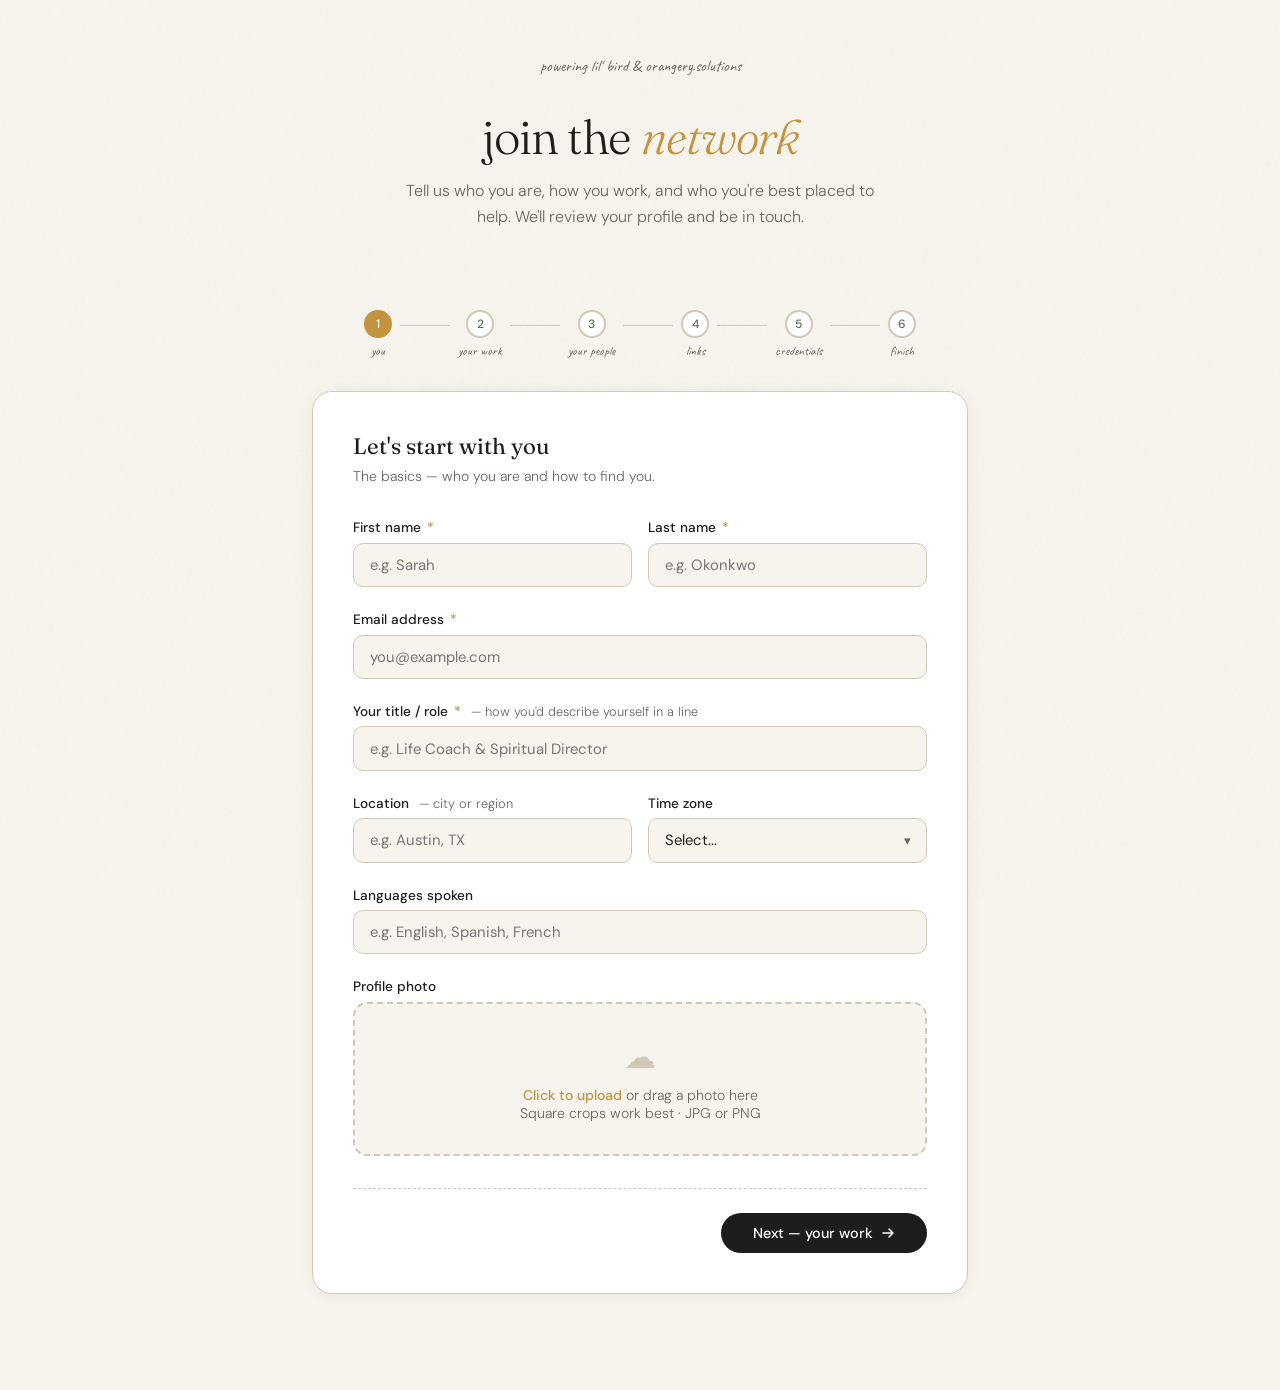
==== index.html @ 9eddf0d5 "Add files via upload" ====
<!DOCTYPE html>
<html lang="en">
<head>
<meta charset="UTF-8">
<meta name="viewport" content="width=device-width, initial-scale=1.0">
<title>Join the Network — Coaches & Guides</title>
<link href="https://fonts.googleapis.com/css2?family=Fraunces:ital,wght@0,300;0,400;0,500;1,300;1,400&family=DM+Sans:wght@300;400;500&family=Caveat:wght@400;500&display=swap" rel="stylesheet">
<style>
  :root {
    --ink: #1e1d1b; --paper: #f7f4ee; --warm-mid: #e8e3d8; --warm-border: #cfc9ba;
    --gold: #c4933f; --gold-light: #f0e3c8; --ember: #c96b42; --slate: #4a5568;
    --ink-muted: #6b6560; --tag-bg: #f0ece3; --tag-border: #d4ccba;
    --success: #3a7a45; --success-bg: #edf5ee;
  }
  * { box-sizing: border-box; margin: 0; padding: 0; }
  body { font-family: 'DM Sans', sans-serif; background: var(--paper); color: var(--ink); min-height: 100vh; }
  body::before { content: ''; position: fixed; inset: 0; background-image: url("data:image/svg+xml,%3Csvg viewBox='0 0 256 256' xmlns='http://www.w3.org/2000/svg'%3E%3Cfilter id='noise'%3E%3CfeTurbulence type='fractalNoise' baseFrequency='0.9' numOctaves='4' stitchTiles='stitch'/%3E%3C/filter%3E%3Crect width='100%25' height='100%25' filter='url(%23noise)' opacity='0.04'/%3E%3C/svg%3E"); pointer-events: none; z-index: 0; opacity: 0.6; }
  .wrapper { position: relative; z-index: 1; max-width: 720px; margin: 0 auto; padding: 0 2rem 6rem; }
  header { padding: 3.5rem 0 2.5rem; text-align: center; }
  .brand-row { font-family: 'Caveat', cursive; font-size: 1rem; color: var(--ink-muted); margin-bottom: 2rem; }
  .brand-link { color: var(--ink-muted); text-decoration: none; transition: color 0.2s; }
  .brand-link:hover { color: var(--gold); }
  header h1 { font-family: 'Fraunces', serif; font-size: clamp(2rem, 5vw, 3rem); font-weight: 300; line-height: 1.2; color: var(--ink); letter-spacing: -0.02em; margin-bottom: 0.75rem; }
  header h1 em { font-style: italic; color: var(--gold); }
  header p.sub { font-size: 1rem; color: var(--ink-muted); font-weight: 300; line-height: 1.65; max-width: 480px; margin: 0 auto; }
  .progress-wrap { display: flex; align-items: center; gap: 0.5rem; margin: 2.5rem 0 2rem; justify-content: center; }
  .progress-step { display: flex; flex-direction: column; align-items: center; gap: 0.3rem; }
  .step-dot { width: 28px; height: 28px; border-radius: 50%; border: 2px solid var(--warm-border); background: white; display: flex; align-items: center; justify-content: center; font-size: 0.75rem; font-weight: 500; color: var(--ink-muted); transition: all 0.3s; }
  .step-dot.active { border-color: var(--gold); background: var(--gold); color: white; }
  .step-dot.done { border-color: var(--gold); background: var(--gold-light); color: var(--gold); }
  .step-label { font-family: 'Caveat', cursive; font-size: 0.8rem; color: var(--ink-muted); white-space: nowrap; }
  .step-connector { flex: 1; height: 1px; background: var(--warm-border); max-width: 50px; margin-bottom: 1.2rem; }
  .form-card { background: white; border: 1px solid var(--warm-border); border-radius: 20px; padding: 2.5rem; box-shadow: 0 2px 16px rgba(0,0,0,0.05); }
  .step-page { display: none; }
  .step-page.active { display: block; }
  .step-heading { font-family: 'Fraunces', serif; font-size: 1.4rem; font-weight: 400; color: var(--ink); margin-bottom: 0.3rem; }
  .step-sub { font-size: 0.88rem; color: var(--ink-muted); font-weight: 300; margin-bottom: 2rem; line-height: 1.6; }
  .field { margin-bottom: 1.5rem; }
  .field label { display: block; font-size: 0.85rem; font-weight: 500; color: var(--ink); margin-bottom: 0.4rem; }
  .field label .req { color: var(--gold); margin-left: 2px; }
  .field label .hint { font-weight: 300; color: var(--ink-muted); font-size: 0.8rem; margin-left: 0.4rem; }
  .field input[type="text"], .field input[type="email"], .field input[type="url"], .field textarea, .field select {
    width: 100%; padding: 0.7rem 1rem; border: 1.5px solid var(--warm-border); border-radius: 10px;
    background: var(--paper); font-family: 'DM Sans', sans-serif; font-size: 0.93rem; color: var(--ink);
    transition: border-color 0.2s; outline: none; appearance: none;
  }
  .field input:focus, .field textarea:focus, .field select:focus { border-color: var(--gold); background: white; }
  .field textarea { resize: vertical; min-height: 110px; line-height: 1.6; }
  .field-row { display: grid; grid-template-columns: 1fr 1fr; gap: 1rem; }
  @media (max-width: 560px) { .field-row { grid-template-columns: 1fr; } .form-card { padding: 1.5rem; } }
  .tag-picker { display: flex; flex-wrap: wrap; gap: 0.45rem; margin-top: 0.4rem; }
  .pick-tag { display: inline-flex; align-items: center; padding: 0.3rem 0.85rem; border-radius: 20px; border: 1.5px solid var(--tag-border); background: var(--tag-bg); font-size: 0.82rem; color: var(--ink-muted); cursor: pointer; transition: all 0.18s; user-select: none; }
  .pick-tag:hover { border-color: var(--gold); color: var(--gold); background: var(--gold-light); }
  .pick-tag.selected { background: var(--ink); border-color: var(--ink); color: var(--paper); }
  .tag-group-label { font-family: 'Caveat', cursive; font-size: 0.95rem; color: var(--ink-muted); display: block; margin: 1.2rem 0 0.5rem; }
  .tag-group-label:first-child { margin-top: 0.4rem; }
  .photo-upload { border: 2px dashed var(--warm-border); border-radius: 14px; padding: 2rem; text-align: center; cursor: pointer; transition: all 0.2s; background: var(--paper); position: relative; }
  .photo-upload:hover { border-color: var(--gold); background: var(--gold-light); }
  .photo-upload input[type="file"] { position: absolute; inset: 0; opacity: 0; cursor: pointer; width: 100%; height: 100%; }
  .photo-upload .upload-icon { font-size: 2rem; margin-bottom: 0.5rem; display: block; color: var(--warm-border); }
  .photo-upload p { font-size: 0.88rem; color: var(--ink-muted); font-weight: 300; }
  .photo-upload p strong { color: var(--gold); font-weight: 500; }
  .photo-preview { display: none; width: 100px; height: 100px; border-radius: 50%; object-fit: cover; margin: 0 auto 0.75rem; border: 3px solid var(--gold-light); }
  .avail-pills { display: flex; gap: 0.5rem; flex-wrap: wrap; margin-top: 0.4rem; }
  .avail-pill { padding: 0.4rem 1rem; border-radius: 20px; border: 1.5px solid var(--tag-border); background: var(--tag-bg); font-size: 0.82rem; color: var(--ink-muted); cursor: pointer; transition: all 0.18s; user-select: none; }
  .avail-pill:hover { border-color: var(--gold); color: var(--gold); }
  .avail-pill.selected { background: var(--ink); border-color: var(--ink); color: var(--paper); }
  .agreement { display: flex; gap: 0.75rem; align-items: flex-start; padding: 1.25rem; background: var(--paper); border-radius: 12px; border: 1px solid var(--warm-border); margin-bottom: 1.5rem; }
  .agreement input[type="checkbox"] { width: 18px; height: 18px; flex-shrink: 0; margin-top: 2px; accent-color: var(--gold); cursor: pointer; }
  .agreement p { font-size: 0.85rem; color: var(--ink-muted); line-height: 1.6; font-weight: 300; }
  .form-nav { display: flex; align-items: center; justify-content: space-between; margin-top: 2rem; padding-top: 1.5rem; border-top: 1px dashed var(--warm-border); }
  .btn-back { font-family: 'Caveat', cursive; font-size: 1rem; color: var(--ink-muted); background: none; border: none; cursor: pointer; display: flex; align-items: center; gap: 0.4rem; transition: color 0.2s; padding: 0.5rem 0; }
  .btn-back:hover { color: var(--ink); }
  .btn-next { font-family: 'DM Sans', sans-serif; font-size: 0.9rem; font-weight: 500; color: white; background: var(--ink); border: none; border-radius: 30px; padding: 0.7rem 2rem; cursor: pointer; transition: all 0.2s; display: flex; align-items: center; gap: 0.5rem; }
  .btn-next:hover { background: var(--gold); transform: translateY(-1px); }
  .btn-next:disabled { background: var(--warm-border); cursor: not-allowed; transform: none; }
  .btn-submit { font-family: 'DM Sans', sans-serif; font-size: 0.9rem; font-weight: 500; color: white; background: var(--gold); border: none; border-radius: 30px; padding: 0.7rem 2.2rem; cursor: pointer; transition: all 0.2s; }
  .btn-submit:hover { background: var(--ember); transform: translateY(-1px); }
  .btn-submit:disabled { background: var(--warm-border); cursor: not-allowed; transform: none; }
  .field-error { font-size: 0.8rem; color: var(--ember); margin-top: 0.3rem; display: none; }
  .field.has-error input, .field.has-error textarea, .field.has-error select { border-color: var(--ember); }
  .field.has-error .field-error { display: block; }
  .char-count { font-size: 0.75rem; color: var(--ink-muted); text-align: right; margin-top: 0.25rem; }
  .char-count.warn { color: var(--ember); }
  .select-wrap { position: relative; }
  .select-wrap::after { content: '▾'; position: absolute; right: 1rem; top: 50%; transform: translateY(-50%); color: var(--ink-muted); pointer-events: none; font-size: 0.8rem; }

  /* Credential picker */
  .credential-body {
    border: 1.5px solid var(--warm-border);
    border-radius: 14px;
    overflow: hidden;
    margin-bottom: 1rem;
  }

  .credential-body-header {
    padding: 0.9rem 1.25rem;
    background: var(--paper);
    display: flex;
    align-items: center;
    justify-content: space-between;
    cursor: pointer;
    user-select: none;
    transition: background 0.2s;
  }

  .credential-body-header:hover { background: var(--gold-light); }
  .credential-body-header.selected { background: var(--gold-light); border-bottom: 1.5px solid var(--warm-border); }

  .credential-body-name {
    font-weight: 500;
    font-size: 0.9rem;
    color: var(--ink);
  }

  .credential-body-sub {
    font-size: 0.78rem;
    color: var(--ink-muted);
    font-weight: 300;
    margin-top: 0.1rem;
  }

  .credential-levels {
    display: none;
    padding: 1rem 1.25rem;
    gap: 0.5rem;
    flex-wrap: wrap;
    background: white;
  }

  .credential-levels.open { display: flex; }

  .cred-level {
    padding: 0.3rem 0.9rem;
    border-radius: 20px;
    border: 1.5px solid var(--tag-border);
    background: var(--tag-bg);
    font-size: 0.82rem;
    color: var(--ink-muted);
    cursor: pointer;
    transition: all 0.18s;
    user-select: none;
  }

  .cred-level:hover { border-color: var(--gold); color: var(--gold); }
  .cred-level.selected { background: var(--ink); border-color: var(--ink); color: white; }

  /* Doc upload */
  .doc-upload {
    border: 2px dashed var(--warm-border);
    border-radius: 12px;
    padding: 1.25rem;
    text-align: center;
    cursor: pointer;
    transition: all 0.2s;
    background: var(--paper);
    position: relative;
    margin-top: 0.75rem;
  }

  .doc-upload:hover { border-color: var(--gold); background: var(--gold-light); }
  .doc-upload input[type="file"] { position: absolute; inset: 0; opacity: 0; cursor: pointer; width: 100%; height: 100%; }
  .doc-upload p { font-size: 0.85rem; color: var(--ink-muted); font-weight: 300; }
  .doc-upload p strong { color: var(--gold); font-weight: 500; }
  .doc-upload-name { font-size: 0.82rem; color: var(--success); margin-top: 0.4rem; display: none; }

  /* lil' bird section */
  .lilbird-section {
    background: #fff8f0;
    border: 1.5px solid #ffaa5a;
    border-radius: 14px;
    padding: 1.5rem;
    margin-top: 1.5rem;
  }

  .lilbird-section-header {
    display: flex;
    align-items: center;
    gap: 0.75rem;
    margin-bottom: 0.75rem;
  }

  .lilbird-logo-sm {
    width: 36px;
    height: 36px;
    border-radius: 50%;
    background: #ffaa5a;
    display: flex;
    align-items: center;
    justify-content: center;
    flex-shrink: 0;
  }

  .lilbird-section h4 {
    font-family: 'Fraunces', serif;
    font-size: 1.05rem;
    font-weight: 400;
    color: var(--ink);
  }

  .lilbird-section p {
    font-size: 0.88rem;
    color: var(--slate);
    line-height: 1.65;
    font-weight: 300;
    margin-bottom: 1rem;
  }

  .lilbird-check-row {
    display: flex;
    gap: 0.75rem;
    align-items: flex-start;
    margin-bottom: 1rem;
  }

  .lilbird-check-row input[type="checkbox"] {
    width: 18px;
    height: 18px;
    flex-shrink: 0;
    margin-top: 2px;
    accent-color: #ffaa5a;
    cursor: pointer;
  }

  .lilbird-check-row label {
    font-size: 0.88rem;
    color: var(--ink);
    line-height: 1.55;
    cursor: pointer;
  }

  .lilbird-cta {
    display: none;
    background: var(--ink);
    border-radius: 12px;
    padding: 1.1rem 1.25rem;
    margin-top: 0.75rem;
  }

  .lilbird-cta.visible { display: block; }

  .lilbird-cta p {
    color: var(--warm-border);
    font-size: 0.85rem;
    margin-bottom: 0.75rem;
  }

  .lilbird-cta a {
    display: inline-flex;
    align-items: center;
    gap: 0.4rem;
    background: #ffaa5a;
    color: var(--ink);
    text-decoration: none;
    font-weight: 500;
    font-size: 0.85rem;
    padding: 0.55rem 1.25rem;
    border-radius: 30px;
    transition: all 0.2s;
    font-family: 'DM Sans', sans-serif;
  }

  .lilbird-cta a:hover { background: var(--ember); color: white; }
  .success-screen { display: none; text-align: center; padding: 3rem 2rem; }
  .success-screen.active { display: block; }
  .success-icon { width: 72px; height: 72px; border-radius: 50%; background: var(--success-bg); border: 2px solid #bdd6bf; display: flex; align-items: center; justify-content: center; margin: 0 auto 1.5rem; }
  .success-screen h2 { font-family: 'Fraunces', serif; font-size: 2rem; font-weight: 300; color: var(--ink); margin-bottom: 0.75rem; }
  .success-screen h2 em { font-style: italic; color: var(--gold); }
  .success-screen p { font-size: 0.95rem; color: var(--ink-muted); font-weight: 300; line-height: 1.7; max-width: 400px; margin: 0 auto; }
  .submitting-overlay { display: none; position: fixed; inset: 0; background: rgba(247,244,238,0.85); z-index: 200; align-items: center; justify-content: center; flex-direction: column; gap: 1rem; backdrop-filter: blur(3px); }
  .submitting-overlay.active { display: flex; }
  .submitting-overlay p { font-family: 'Caveat', cursive; font-size: 1.3rem; color: var(--ink-muted); }
  .spinner { width: 36px; height: 36px; border: 3px solid var(--warm-border); border-top-color: var(--gold); border-radius: 50%; animation: spin 0.8s linear infinite; }
  @keyframes spin { to { transform: rotate(360deg); } }
</style>
</head>
<body>
<div class="wrapper">
  <header>
    <div class="brand-row">powering <a href="https://lilbird.life" class="brand-link">lil' bird</a> &amp; <a href="https://orangery.solutions" class="brand-link">orangery.solutions</a></div>
    <h1>join the <em>network</em></h1>
    <p class="sub">Tell us who you are, how you work, and who you're best placed to help. We'll review your profile and be in touch.</p>
  </header>

  <div class="progress-wrap">
    <div class="progress-step"><div class="step-dot active" id="dot-1">1</div><span class="step-label">you</span></div>
    <div class="step-connector"></div>
    <div class="progress-step"><div class="step-dot" id="dot-2">2</div><span class="step-label">your work</span></div>
    <div class="step-connector"></div>
    <div class="progress-step"><div class="step-dot" id="dot-3">3</div><span class="step-label">your people</span></div>
    <div class="step-connector"></div>
    <div class="progress-step"><div class="step-dot" id="dot-4">4</div><span class="step-label">links</span></div>
    <div class="step-connector"></div>
    <div class="progress-step"><div class="step-dot" id="dot-5">5</div><span class="step-label">credentials</span></div>
    <div class="step-connector"></div>
    <div class="progress-step"><div class="step-dot" id="dot-6">6</div><span class="step-label">finish</span></div>
  </div>

  <div class="form-card" id="formCard">

    <!-- STEP 1 -->
    <div class="step-page active" id="step-1">
      <h2 class="step-heading">Let's start with you</h2>
      <p class="step-sub">The basics — who you are and how to find you.</p>
      <div class="field-row">
        <div class="field" id="field-firstName"><label>First name <span class="req">*</span></label><input type="text" id="firstName" placeholder="e.g. Sarah" /><p class="field-error">Please enter your first name</p></div>
        <div class="field" id="field-lastName"><label>Last name <span class="req">*</span></label><input type="text" id="lastName" placeholder="e.g. Okonkwo" /><p class="field-error">Please enter your last name</p></div>
      </div>
      <div class="field" id="field-email"><label>Email address <span class="req">*</span></label><input type="email" id="email" placeholder="you@example.com" /><p class="field-error">Please enter a valid email</p></div>
      <div class="field" id="field-coachTitle"><label>Your title / role <span class="req">*</span> <span class="hint">— how you'd describe yourself in a line</span></label><input type="text" id="coachTitle" placeholder="e.g. Life Coach & Spiritual Director" /><p class="field-error">Please enter your title</p></div>
      <div class="field-row">
        <div class="field"><label>Location <span class="hint">— city or region</span></label><input type="text" id="location" placeholder="e.g. Austin, TX" /></div>
        <div class="field"><label>Time zone</label><div class="select-wrap"><select id="timezone"><option value="">Select...</option><option>Eastern (ET)</option><option>Central (CT)</option><option>Mountain (MT)</option><option>Pacific (PT)</option><option>GMT / UTC</option><option>CET (Europe)</option><option>AEST (Australia)</option><option>Other</option></select></div></div>
      </div>
      <div class="field"><label>Languages spoken</label><input type="text" id="languages" placeholder="e.g. English, Spanish, French" /></div>
      <div class="field">
        <label>Profile photo</label>
        <div class="photo-upload" id="photoUpload">
          <input type="file" id="photoFile" accept="image/*" />
          <img class="photo-preview" id="photoPreview" alt="Preview" />
          <span class="upload-icon">☁</span>
          <p><strong>Click to upload</strong> or drag a photo here<br>Square crops work best · JPG or PNG</p>
        </div>
      </div>
      <div class="form-nav"><span></span><button class="btn-next" id="next-1">Next — your work <svg width="14" height="14" viewBox="0 0 14 14" fill="none"><path d="M2 7h10M8 3l4 4-4 4" stroke="white" stroke-width="1.5" stroke-linecap="round" stroke-linejoin="round"/></svg></button></div>
    </div>

    <!-- STEP 2 -->
    <div class="step-page" id="step-2">
      <h2 class="step-heading">How you work</h2>
      <p class="step-sub">Pick everything that applies. This is how people will find you.</p>
      <div class="field">
        <label>Area of focus <span class="req">*</span> <span class="hint">— select all that apply</span></label>
        <span class="tag-group-label">speciality</span>
        <div class="tag-picker">
          <span class="pick-tag" data-group="modality" data-value="life">life</span>
          <span class="pick-tag" data-group="modality" data-value="leadership">leadership</span>
          <span class="pick-tag" data-group="modality" data-value="executive">executive</span>
          <span class="pick-tag" data-group="modality" data-value="career">career</span>
          <span class="pick-tag" data-group="modality" data-value="business">business</span>
          <span class="pick-tag" data-group="modality" data-value="spiritual">spiritual</span>
          <span class="pick-tag" data-group="modality" data-value="story">story</span>
          <span class="pick-tag" data-group="modality" data-value="burnout">burnout</span>
          <span class="pick-tag" data-group="modality" data-value="mindset">mindset</span>
          <span class="pick-tag" data-group="modality" data-value="relationships">relationships</span>
          <span class="pick-tag" data-group="modality" data-value="writing">writing</span>
          <span class="pick-tag" data-group="modality" data-value="creativity">creativity</span>
          <span class="pick-tag" data-group="modality" data-value="health & wellness">health & wellness</span>
          <span class="pick-tag" data-group="modality" data-value="parenting">parenting</span>
          <span class="pick-tag" data-group="modality" data-value="communication">communication</span>
          <span class="pick-tag" data-group="modality" data-value="faith transition">faith transition</span>
          <span class="pick-tag" data-group="modality" data-value="trauma-informed">trauma-informed</span>
          <span class="pick-tag" data-group="modality" data-value="group work">group work</span>
          <span class="pick-tag" data-group="modality" data-value="grief">grief</span>
          <span class="pick-tag" data-group="modality" data-value="identity">identity</span>
          <span class="pick-tag" data-group="modality" data-value="purpose">purpose</span>
        </div>
        <span class="tag-group-label">format</span>
        <div class="tag-picker">
          <span class="pick-tag" data-group="modality" data-value="in-person">in-person</span>
          <span class="pick-tag" data-group="modality" data-value="virtual">virtual</span>
          <span class="pick-tag" data-group="modality" data-value="intensives">intensives</span>
        </div>
      </div>
      <div class="field" id="field-bio"><label>Who you are <span class="req">*</span> <span class="hint">— first or third person, your call</span></label><textarea id="bio" maxlength="600" placeholder="Write something honest and human. What do people say after working with you? What do you notice that others miss?"></textarea><p class="char-count" id="bio-count">0 / 600</p><p class="field-error">Please write a short bio (at least 80 characters)</p></div>
      <div class="field" id="field-approach"><label>How you work <span class="req">*</span></label><textarea id="approach" maxlength="500" placeholder="Your methods, frameworks, tools. What does a session with you actually feel like?"></textarea><p class="char-count" id="approach-count">0 / 500</p><p class="field-error">Please describe your approach</p></div>
      <div class="field" id="field-different"><label>What makes you different <span class="req">*</span> <span class="hint">— the one thing that sets you apart</span></label><textarea id="different" maxlength="300" placeholder="Not your credentials — the thing people who've worked with you say you do that no one else quite does." style="min-height:80px;"></textarea><p class="char-count" id="different-count">0 / 300</p><p class="field-error">Please fill this in</p></div>
      <div class="field"><label>Background & credentials <span class="hint">— optional</span></label><input type="text" id="background" placeholder="e.g. M.Div, certified life coach, 12 years in ministry" /></div>
      <div class="field-row">
        <div class="field"><label>Years of experience</label><div class="select-wrap"><select id="experience"><option value="">Select...</option><option>Less than 1 year</option><option>1–3 years</option><option>3–5 years</option><option>5–10 years</option><option>10+ years</option></select></div></div>
        <div class="field"><label>Session price range <span class="hint">— optional</span></label><div class="select-wrap"><select id="pricing"><option value="">Prefer not to say</option><option>Sliding scale / donation</option><option>Under $75 / session</option><option>$75–$150 / session</option><option>$150–$250 / session</option><option>$250–$400 / session</option><option>$400+ / session</option></select></div></div>
      </div>
      <div class="form-nav"><button class="btn-back" id="back-2"><svg width="14" height="14" viewBox="0 0 14 14" fill="none"><path d="M12 7H2M6 3L2 7l4 4" stroke="currentColor" stroke-width="1.5" stroke-linecap="round" stroke-linejoin="round"/></svg> back</button><button class="btn-next" id="next-2">Next — your people <svg width="14" height="14" viewBox="0 0 14 14" fill="none"><path d="M2 7h10M8 3l4 4-4 4" stroke="white" stroke-width="1.5" stroke-linecap="round" stroke-linejoin="round"/></svg></button></div>
    </div>

    <!-- STEP 3 -->
    <div class="step-page" id="step-3">
      <h2 class="step-heading">Who you're for</h2>
      <p class="step-sub">Select any that describe the people you do your best work with.</p>
      <div class="field">
        <div class="tag-picker" style="margin-top:0.4rem">
          <span class="pick-tag" data-group="interest" data-value="women's">women's</span>
          <span class="pick-tag" data-group="interest" data-value="men's">men's</span>
          <span class="pick-tag" data-group="interest" data-value="mom life">mom life</span>
          <span class="pick-tag" data-group="interest" data-value="fathering">fathering</span>
          <span class="pick-tag" data-group="interest" data-value="teens">teens</span>
          <span class="pick-tag" data-group="interest" data-value="young adults">young adults</span>
          <span class="pick-tag" data-group="interest" data-value="couples">couples</span>
          <span class="pick-tag" data-group="interest" data-value="family">family</span>
          <span class="pick-tag" data-group="interest" data-value="midlife">midlife</span>
          <span class="pick-tag" data-group="interest" data-value="seniors">seniors</span>
          <span class="pick-tag" data-group="interest" data-value="LGBTQ+">LGBTQ+</span>
          <span class="pick-tag" data-group="interest" data-value="people of faith">people of faith</span>
          <span class="pick-tag" data-group="interest" data-value="entrepreneurs">entrepreneurs</span>
          <span class="pick-tag" data-group="interest" data-value="founders">founders</span>
          <span class="pick-tag" data-group="interest" data-value="creatives">creatives</span>
          <span class="pick-tag" data-group="interest" data-value="athletes">athletes</span>
          <span class="pick-tag" data-group="interest" data-value="educators">educators</span>
          <span class="pick-tag" data-group="interest" data-value="healthcare workers">healthcare workers</span>
          <span class="pick-tag" data-group="interest" data-value="nonprofit">nonprofit</span>
          <span class="pick-tag" data-group="interest" data-value="ministry">ministry</span>
          <span class="pick-tag" data-group="interest" data-value="expats">expats</span>
          <span class="pick-tag" data-group="interest" data-value="first-gen professionals">first-gen professionals</span>
          <span class="pick-tag" data-group="interest" data-value="ADHD">ADHD</span>
          <span class="pick-tag" data-group="interest" data-value="AuDHD">AuDHD</span>
          <span class="pick-tag" data-group="interest" data-value="Autism">Autism</span>
          <span class="pick-tag" data-group="interest" data-value="music">music</span>
          <span class="pick-tag" data-group="interest" data-value="tech">tech</span>
          <span class="pick-tag" data-group="interest" data-value="art">art</span>
          <span class="pick-tag" data-group="interest" data-value="career transition">career transition</span>
        </div>
      </div>
      <div class="field" id="field-goodFor"><label>A good fit if… <span class="req">*</span> <span class="hint">— one per line, 3–5 is ideal</span></label><textarea id="goodFor" placeholder="e.g. You've done the therapy but something still feels stuck&#10;You're succeeding by every metric but it feels hollow&#10;You're in a season of big change and need a thinking partner" style="min-height: 130px;"></textarea><p class="field-error">Please add at least one "good fit" line</p></div>
      <div class="form-nav"><button class="btn-back" id="back-3"><svg width="14" height="14" viewBox="0 0 14 14" fill="none"><path d="M12 7H2M6 3L2 7l4 4" stroke="currentColor" stroke-width="1.5" stroke-linecap="round" stroke-linejoin="round"/></svg> back</button><button class="btn-next" id="next-3">Next — links <svg width="14" height="14" viewBox="0 0 14 14" fill="none"><path d="M2 7h10M8 3l4 4-4 4" stroke="white" stroke-width="1.5" stroke-linecap="round" stroke-linejoin="round"/></svg></button></div>
    </div>

    <!-- STEP 4 -->
    <div class="step-page" id="step-4">
      <h2 class="step-heading">Links & availability</h2>
      <p class="step-sub">Where people can find and book you.</p>
      <div class="field"><label>Booking link <span class="hint">— Calendly, Acuity, or similar</span></label><input type="url" id="bookingLink" placeholder="https://calendly.com/yourname" /></div>
      <div class="field"><label>Website <span class="hint">— optional</span></label><input type="url" id="website" placeholder="https://yoursite.com" /></div>
      <div class="field-row">
        <div class="field"><label>LinkedIn <span class="hint">— optional</span></label><input type="url" id="linkedin" placeholder="https://linkedin.com/in/..." /></div>
        <div class="field"><label>Instagram <span class="hint">— optional</span></label><input type="url" id="instagram" placeholder="https://instagram.com/..." /></div>
      </div>
      <div class="field">
        <label>Availability</label>
        <div class="avail-pills">
          <span class="avail-pill" data-value="Taking new clients">Taking new clients</span>
          <span class="avail-pill" data-value="Waitlist only">Waitlist only</span>
          <span class="avail-pill" data-value="Limited availability">Limited availability</span>
          <span class="avail-pill" data-value="Not currently taking clients">Not currently taking clients</span>
        </div>
      </div>
      <div class="form-nav"><button class="btn-back" id="back-4"><svg width="14" height="14" viewBox="0 0 14 14" fill="none"><path d="M12 7H2M6 3L2 7l4 4" stroke="currentColor" stroke-width="1.5" stroke-linecap="round" stroke-linejoin="round"/></svg> back</button><button class="btn-next" id="next-4">Review & submit <svg width="14" height="14" viewBox="0 0 14 14" fill="none"><path d="M2 7h10M8 3l4 4-4 4" stroke="white" stroke-width="1.5" stroke-linecap="round" stroke-linejoin="round"/></svg></button></div>
    </div>

    <!-- STEP 5 — CREDENTIALS -->
    <div class="step-page" id="step-5">
      <h2 class="step-heading">Credentials & certification</h2>
      <p class="step-sub">Completely optional — but if you hold a recognised credential, we'd love to show it. If you select one you'll need to upload proof so we can verify it.</p>

      <div class="field">
        <label>Professional credentials <span class="hint">— select all that apply</span></label>

        <div class="credential-body" id="cred-icf">
          <div class="credential-body-header" onclick="toggleCred('icf')">
            <div>
              <div class="credential-body-name">ICF — International Coaching Federation</div>
              <div class="credential-body-sub">The world's largest coaching body · ACC, PCC, MCC</div>
            </div>
            <svg width="16" height="16" viewBox="0 0 16 16" fill="none"><path d="M4 6l4 4 4-4" stroke="#c4933f" stroke-width="1.5" stroke-linecap="round" stroke-linejoin="round"/></svg>
          </div>
          <div class="credential-levels" id="levels-icf">
            <span class="cred-level" data-body="ICF" data-level="ACC">ACC</span>
            <span class="cred-level" data-body="ICF" data-level="PCC">PCC</span>
            <span class="cred-level" data-body="ICF" data-level="MCC">MCC</span>
          </div>
        </div>

        <div class="credential-body" id="cred-emcc">
          <div class="credential-body-header" onclick="toggleCred('emcc')">
            <div>
              <div class="credential-body-name">EMCC — European Mentoring & Coaching Council</div>
              <div class="credential-body-sub">Global body with strong European roots · EIA levels</div>
            </div>
            <svg width="16" height="16" viewBox="0 0 16 16" fill="none"><path d="M4 6l4 4 4-4" stroke="#c4933f" stroke-width="1.5" stroke-linecap="round" stroke-linejoin="round"/></svg>
          </div>
          <div class="credential-levels" id="levels-emcc">
            <span class="cred-level" data-body="EMCC" data-level="Foundation">Foundation</span>
            <span class="cred-level" data-body="EMCC" data-level="Practitioner">Practitioner</span>
            <span class="cred-level" data-body="EMCC" data-level="Senior Practitioner">Senior Practitioner</span>
            <span class="cred-level" data-body="EMCC" data-level="Master Practitioner">Master Practitioner</span>
          </div>
        </div>

        <div class="credential-body" id="cred-ac">
          <div class="credential-body-header" onclick="toggleCred('ac')">
            <div>
              <div class="credential-body-name">AC — Association for Coaching</div>
              <div class="credential-body-sub">7,000+ members globally · particularly recognised in the UK</div>
            </div>
            <svg width="16" height="16" viewBox="0 0 16 16" fill="none"><path d="M4 6l4 4 4-4" stroke="#c4933f" stroke-width="1.5" stroke-linecap="round" stroke-linejoin="round"/></svg>
          </div>
          <div class="credential-levels" id="levels-ac">
            <span class="cred-level" data-body="AC" data-level="Member">Member</span>
            <span class="cred-level" data-body="AC" data-level="Accredited Coach">Accredited Coach</span>
            <span class="cred-level" data-body="AC" data-level="Senior Accredited Coach">Senior Accredited Coach</span>
            <span class="cred-level" data-body="AC" data-level="Master Coach">Master Coach</span>
          </div>
        </div>
      </div>

      <div class="field" id="credDocField" style="display:none;">
        <label>Upload your credential certificate <span class="req">*</span> <span class="hint">— PDF, JPG or PNG</span></label>
        <div class="doc-upload" id="credDocUpload">
          <input type="file" id="credDocFile" accept=".pdf,.jpg,.jpeg,.png" />
          <p><strong>Click to upload</strong> your certificate<br>PDF, JPG or PNG · max 5MB</p>
        </div>
        <p class="doc-upload-name" id="credDocName"></p>
      </div>

      <div class="field">
        <label>Other certifications <span class="hint">— optional, free text</span></label>
        <input type="text" id="background" placeholder="e.g. M.Div, NLP Practitioner, 200hr Yoga Teacher..." />
      </div>

      <!-- lil' bird certification -->
      <div class="lilbird-section">
        <div class="lilbird-section-header">
          <div class="lilbird-logo-sm">
            <svg viewBox="0 0 24 24" width="20" height="20" fill="none"><path d="M12 3C9 3 6.5 5 6 7.5C4.5 7.8 3 9 3 11c0 1.5 1 2.8 2.5 3.3C6 16.8 8.8 19 12 19s6-2.2 6.5-4.7C20 13.8 21 12.5 21 11c0-2-1.5-3.2-3-3.5C17.5 5 15 3 12 3z" fill="#f5e642"/></svg>
          </div>
          <h4>lil' bird certified</h4>
        </div>
        <p>lil' bird certified coaches have gone through an additional approval process with Luke directly. It's not about credentials — it's about fit, philosophy, and the kind of coach you actually are. If you're interested in being considered, the next step is a conversation.</p>
        <div class="lilbird-check-row">
          <input type="checkbox" id="lilbirdInterest" onchange="toggleLilbirdCTA()" />
          <label for="lilbirdInterest">I'm interested in becoming a lil' bird certified coach</label>
        </div>
        <div class="lilbird-cta" id="lilbirdCTA">
          <p>The next step is a short call. Book a time below and we'll take it from there. There's no obligation — just a conversation.</p>
          <a href="https://calendly.com/lilbirdlifecoaching/lil-bird-approval" target="_blank">Book your lil' bird call →</a>
        </div>
      </div>

      <div class="form-nav">
        <button class="btn-back" id="back-5"><svg width="14" height="14" viewBox="0 0 14 14" fill="none"><path d="M12 7H2M6 3L2 7l4 4" stroke="currentColor" stroke-width="1.5" stroke-linecap="round" stroke-linejoin="round"/></svg> back</button>
        <button class="btn-next" id="next-5">Review & submit <svg width="14" height="14" viewBox="0 0 14 14" fill="none"><path d="M2 7h10M8 3l4 4-4 4" stroke="white" stroke-width="1.5" stroke-linecap="round" stroke-linejoin="round"/></svg></button>
      </div>
    </div>

    <!-- STEP 6 -->
    <div class="step-page" id="step-6">
      <h2 class="step-heading">Last step</h2>
      <p class="step-sub">Your profile will be reviewed before it goes live. We'll email you when it's published — usually within a few days.</p>
      <div id="review-summary" style="background:var(--paper);border-radius:14px;border:1px solid var(--warm-border);padding:1.5rem;margin-bottom:1.75rem;font-size:0.88rem;line-height:1.8;color:var(--slate);"></div>
      <div class="agreement">
        <input type="checkbox" id="agreeCheck" />
        <p>I confirm that the information I've submitted is accurate, that I'm a qualified and practicing coach or guide, and that I'm happy for my profile to be published on coachesandguides.com once approved.</p>
      </div>
      <div class="form-nav"><button class="btn-back" id="back-6"><svg width="14" height="14" viewBox="0 0 14 14" fill="none"><path d="M12 7H2M6 3L2 7l4 4" stroke="currentColor" stroke-width="1.5" stroke-linecap="round" stroke-linejoin="round"/></svg> back</button><button class="btn-submit" id="submitBtn">Submit my profile</button></div>
    </div>

  </div>

  <div class="success-screen" id="successScreen">
    <div class="success-icon"><svg width="28" height="28" viewBox="0 0 28 28" fill="none"><path d="M5 14l6 6L23 8" stroke="#3a7a45" stroke-width="2" stroke-linecap="round" stroke-linejoin="round"/></svg></div>
    <h2>you're <em>in</em></h2>
    <p>Profile received. We'll review it and drop you an email when it's live. Thank you for joining the network — this is exactly the kind of thing it's built for.</p>
  </div>
</div>

<div class="submitting-overlay" id="submittingOverlay"><div class="spinner"></div><p>sending your profile...</p></div>

<script>
const APPS_SCRIPT_URL = 'https://script.google.com/macros/s/AKfycbxay87fiIVZ_9N2ACWdq33FOMUL72z4SjfUoEp3eFBMP2fIGo6Qx1ehXy32KW_ybsnU/exec';
let currentStep = 1;
const selectedTags = { modality: [], interest: [] };
let selectedAvailability = '';
let selectedCredentials = []; // [{body, level}]
let lilbirdInterested = false;

// ── TAG PICKERS ──
document.querySelectorAll('.pick-tag').forEach(tag => {
  tag.addEventListener('click', () => {
    const group = tag.dataset.group, value = tag.dataset.value;
    if (tag.classList.contains('selected')) { tag.classList.remove('selected'); selectedTags[group] = selectedTags[group].filter(v => v !== value); }
    else { tag.classList.add('selected'); selectedTags[group].push(value); }
  });
});

document.querySelectorAll('.avail-pill').forEach(pill => {
  pill.addEventListener('click', () => {
    document.querySelectorAll('.avail-pill').forEach(p => p.classList.remove('selected'));
    pill.classList.add('selected');
    selectedAvailability = pill.dataset.value;
  });
});

// ── CREDENTIAL PICKER ──
function toggleCred(body) {
  const levels = document.getElementById('levels-' + body);
  levels.classList.toggle('open');
}

document.querySelectorAll('.cred-level').forEach(level => {
  level.addEventListener('click', () => {
    const body = level.dataset.body;
    const lvl = level.dataset.level;

    // Only one level per body
    document.querySelectorAll('.cred-level[data-body="' + body + '"]').forEach(l => l.classList.remove('selected'));
    level.classList.add('selected');

    // Update selectedCredentials
    selectedCredentials = selectedCredentials.filter(c => c.body !== body);
    selectedCredentials.push({ body, level: lvl });

    // Show doc upload if any credential selected
    document.getElementById('credDocField').style.display = selectedCredentials.length > 0 ? 'block' : 'none';
  });
});

// ── CREDENTIAL DOC UPLOAD ──
document.getElementById('credDocFile').addEventListener('change', function() {
  const file = this.files[0];
  if (!file) return;
  const nameEl = document.getElementById('credDocName');
  nameEl.textContent = '✓ ' + file.name;
  nameEl.style.display = 'block';
});

// ── LIL' BIRD CTA ──
function toggleLilbirdCTA() {
  lilbirdInterested = document.getElementById('lilbirdInterest').checked;
  document.getElementById('lilbirdCTA').classList.toggle('visible', lilbirdInterested);
}

// ── CHAR COUNTS ──
function setupCharCount(id, countId) {

function setupCharCount(id, countId) {
  const ta = document.getElementById(id), ct = document.getElementById(countId), max = parseInt(ta.getAttribute('maxlength'));
  ta.addEventListener('input', () => { const len = ta.value.length; ct.textContent = `${len} / ${max}`; ct.classList.toggle('warn', len > max * 0.85); });
}
setupCharCount('bio', 'bio-count');
setupCharCount('approach', 'approach-count');
setupCharCount('different', 'different-count');

document.getElementById('photoFile').addEventListener('change', function() {
  const file = this.files[0]; if (!file) return;
  const reader = new FileReader();
  reader.onload = e => { const p = document.getElementById('photoPreview'); p.src = e.target.result; p.style.display = 'block'; document.querySelector('#photoUpload .upload-icon').style.display = 'none'; document.querySelector('#photoUpload p').textContent = file.name; };
  reader.readAsDataURL(file);
});

function setError(id) { document.getElementById(id) && document.getElementById(id).classList.add('has-error'); }
function clearError(id) { document.getElementById(id) && document.getElementById(id).classList.remove('has-error'); }

function validate(step) {
  let valid = true;
  if (step === 1) {
    ['firstName','lastName'].forEach(f => { document.getElementById(f).value.trim() ? clearError('field-'+f) : (setError('field-'+f), valid = false); });
    /^[^\s@]+@[^\s@]+\.[^\s@]+$/.test(document.getElementById('email').value) ? clearError('field-email') : (setError('field-email'), valid = false);
    document.getElementById('coachTitle').value.trim() ? clearError('field-coachTitle') : (setError('field-coachTitle'), valid = false);
  }
  if (step === 2) {
    document.getElementById('bio').value.trim().length >= 80 ? clearError('field-bio') : (setError('field-bio'), valid = false);
    document.getElementById('approach').value.trim().length >= 40 ? clearError('field-approach') : (setError('field-approach'), valid = false);
    document.getElementById('different').value.trim().length >= 20 ? clearError('field-different') : (setError('field-different'), valid = false);
  }
  if (step === 3) { document.getElementById('goodFor').value.trim() ? clearError('field-goodFor') : (setError('field-goodFor'), valid = false); }
  return valid;
}

function goToStep(n) {
  document.getElementById(`step-${currentStep}`).classList.remove('active');
  const d = document.getElementById(`dot-${currentStep}`); d.classList.remove('active'); d.classList.add('done'); d.textContent = '✓';
  currentStep = n;
  document.getElementById(`step-${currentStep}`).classList.add('active');
  const nd = document.getElementById(`dot-${currentStep}`); nd.classList.remove('done'); nd.classList.add('active'); nd.textContent = currentStep;
  window.scrollTo({ top: 0, behavior: 'smooth' });
}

function goBack(n) {
  document.getElementById(`step-${currentStep}`).classList.remove('active');
  document.getElementById(`dot-${currentStep}`).classList.remove('active');
  currentStep = n;
  document.getElementById(`step-${currentStep}`).classList.add('active');
  const nd = document.getElementById(`dot-${currentStep}`); nd.classList.remove('done'); nd.classList.add('active'); nd.textContent = currentStep;
  window.scrollTo({ top: 0, behavior: 'smooth' });
}

document.getElementById('next-1').addEventListener('click', () => { if (validate(1)) goToStep(2); });
document.getElementById('next-2').addEventListener('click', () => { if (validate(2)) goToStep(3); });
document.getElementById('next-3').addEventListener('click', () => { if (validate(3)) goToStep(4); });
document.getElementById('next-4').addEventListener('click', () => { goToStep(5); });
document.getElementById('next-5').addEventListener('click', () => { buildReview(); goToStep(6); });
document.getElementById('back-2').addEventListener('click', () => goBack(1));
document.getElementById('back-3').addEventListener('click', () => goBack(2));
document.getElementById('back-4').addEventListener('click', () => goBack(3));
document.getElementById('back-5').addEventListener('click', () => goBack(4));
document.getElementById('back-6').addEventListener('click', () => goBack(5));

function buildReview() {
  const fn = document.getElementById('firstName').value.trim(), ln = document.getElementById('lastName').value.trim();
  const bio = document.getElementById('bio').value.trim(), booking = document.getElementById('bookingLink').value.trim();
  const credText = selectedCredentials.length > 0 ? selectedCredentials.map(c => c.body + ' · ' + c.level).join(', ') : '—';
  document.getElementById('review-summary').innerHTML = `
    <div style="margin-bottom:0.75rem"><strong style="color:var(--ink)">${fn} ${ln}</strong> &mdash; ${document.getElementById('coachTitle').value.trim()}</div>
    <div style="color:var(--ink-muted);font-size:0.82rem;margin-bottom:0.5rem">${document.getElementById('email').value.trim()}${document.getElementById('location').value.trim() ? ' · ' + document.getElementById('location').value.trim() : ''}</div>
    <div style="margin:0.75rem 0 0.3rem;color:var(--gold);font-family:'Caveat',cursive;font-size:0.95rem">availability</div>
    <div style="font-size:0.83rem">${selectedAvailability || '—'}</div>
    ${booking ? '<div style="margin:0.75rem 0 0.3rem;color:var(--gold);font-family:\'Caveat\',cursive;font-size:0.95rem">booking link</div><div style="font-size:0.83rem">' + booking + '</div>' : ''}
    <div style="margin:0.75rem 0 0.3rem;color:var(--gold);font-family:'Caveat',cursive;font-size:0.95rem">area of focus</div>
    <div style="font-size:0.83rem">${selectedTags.modality.join(', ') || '—'}</div>
    <div style="margin:0.75rem 0 0.3rem;color:var(--gold);font-family:'Caveat',cursive;font-size:0.95rem">who you're for</div>
    <div style="font-size:0.83rem">${selectedTags.interest.join(', ') || '—'}</div>
    <div style="margin:0.75rem 0 0.3rem;color:var(--gold);font-family:'Caveat',cursive;font-size:0.95rem">credentials</div>
    <div style="font-size:0.83rem">${credText}</div>
    ${lilbirdInterested ? '<div style="margin:0.75rem 0 0.3rem;color:#ffaa5a;font-family:\'Caveat\',cursive;font-size:0.95rem">lil\' bird certification</div><div style="font-size:0.83rem">Interested — call to be booked</div>' : ''}
    <div style="margin:0.75rem 0 0.3rem;color:var(--gold);font-family:'Caveat',cursive;font-size:0.95rem">bio preview</div>
    <div style="font-size:0.83rem;color:var(--slate)">${bio.slice(0,160)}${bio.length > 160 ? '…' : ''}</div>`;
}

document.getElementById('submitBtn').addEventListener('click', async () => {
  if (!document.getElementById('agreeCheck').checked) { alert('Please confirm the agreement before submitting.'); return; }
  const photoFile = document.getElementById('photoFile').files[0];
  let photoBase64 = '';
  if (photoFile) { photoBase64 = await new Promise(res => { const r = new FileReader(); r.onload = e => res(e.target.result.split(',')[1]); r.readAsDataURL(photoFile); }); }
  const credDocFile = document.getElementById('credDocFile').files[0];
  let credDocBase64 = '';
  let credDocName = '';
  if (credDocFile) {
    credDocBase64 = await new Promise(res => {
      const r = new FileReader();
      r.onload = e => res(e.target.result.split(',')[1]);
      r.readAsDataURL(credDocFile);
    });
    credDocName = credDocFile.name;
  }

  const payload = {
    firstName: document.getElementById('firstName').value.trim(), lastName: document.getElementById('lastName').value.trim(),
    email: document.getElementById('email').value.trim(), title: document.getElementById('coachTitle').value.trim(),
    location: document.getElementById('location').value.trim(), timezone: document.getElementById('timezone').value,
    languages: document.getElementById('languages').value.trim(), bio: document.getElementById('bio').value.trim(),
    approach: document.getElementById('approach').value.trim(), different: document.getElementById('different').value.trim(),
    background: document.getElementById('background').value.trim(), experience: document.getElementById('experience').value,
    pricing: document.getElementById('pricing').value, goodFor: document.getElementById('goodFor').value.trim(),
    bookingLink: document.getElementById('bookingLink').value.trim(), website: document.getElementById('website').value.trim(),
    linkedin: document.getElementById('linkedin').value.trim(), instagram: document.getElementById('instagram').value.trim(),
    availability: selectedAvailability, modalityTags: selectedTags.modality.join(', '),
    interestTags: selectedTags.interest.join(', '),
    credentials: selectedCredentials.map(c => c.body + ' ' + c.level).join(', '),
    lilbirdInterested: lilbirdInterested ? 'Yes' : 'No',
    credDocBase64: credDocBase64,
    credDocName: credDocName,
    photoBase64, photoName: photoFile ? photoFile.name : '',
    submittedAt: new Date().toISOString()
  };
  document.getElementById('submittingOverlay').classList.add('active');
  document.getElementById('submitBtn').disabled = true;
  try {
    await fetch(APPS_SCRIPT_URL, { method: 'POST', mode: 'no-cors', headers: { 'Content-Type': 'application/json' }, body: JSON.stringify(payload) });
    document.getElementById('submittingOverlay').classList.remove('active');
    document.getElementById('formCard').style.display = 'none';
    document.getElementById('successScreen').classList.add('active');
    document.querySelector('.progress-wrap').style.display = 'none';
  } catch (err) {
    document.getElementById('submittingOverlay').classList.remove('active');
    document.getElementById('submitBtn').disabled = false;
    alert('Something went wrong. Please try again or email us directly.');
  }
});
</script>
</body>
</html>
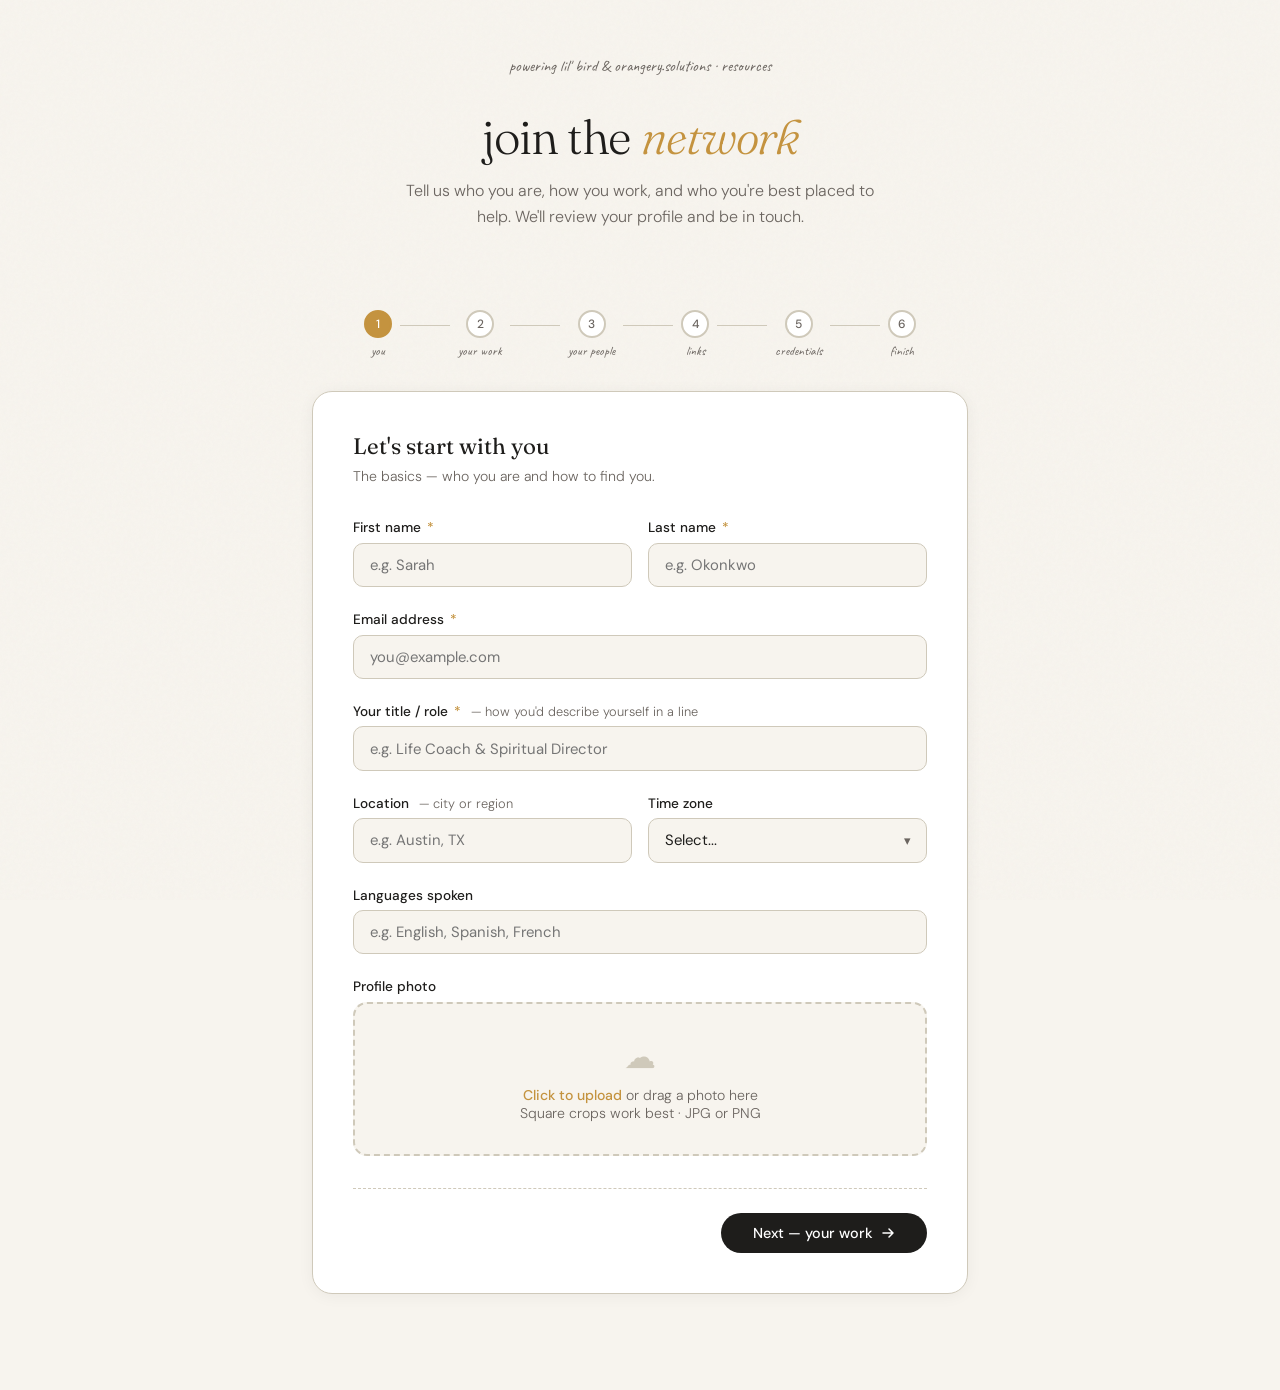
==== commit a042b484: "Add files via upload" ====
--- a/index.html
+++ b/index.html
@@ -2,6 +2,8 @@
 <html lang="en">
 <head>
 <meta charset="UTF-8">
+  <link rel="icon" type="image/png" href="[data-uri]">
+  <link rel="apple-touch-icon" href="[data-uri]">
 <meta name="viewport" content="width=device-width, initial-scale=1.0">
 <title>Join the Network — Coaches & Guides</title>
 <link href="https://fonts.googleapis.com/css2?family=Fraunces:ital,wght@0,300;0,400;0,500;1,300;1,400&family=DM+Sans:wght@300;400;500&family=Caveat:wght@400;500&display=swap" rel="stylesheet">
@@ -277,7 +279,7 @@
 <body>
 <div class="wrapper">
   <header>
-    <div class="brand-row">powering <a href="https://lilbird.life" class="brand-link">lil' bird</a> &amp; <a href="https://orangery.solutions" class="brand-link">orangery.solutions</a></div>
+    <div class="brand-row">powering <a href="https://lilbird.life" class="brand-link">lil' bird</a> &amp; <a href="https://orangery.solutions" class="brand-link">orangery.solutions</a> · <a href="resources.html" class="brand-link">resources</a></div>
     <h1>join the <em>network</em></h1>
     <p class="sub">Tell us who you are, how you work, and who you're best placed to help. We'll review your profile and be in touch.</p>
   </header>
@@ -525,6 +527,25 @@
         </div>
       </div>
 
+      <!-- Orangery certified -->
+      <div class="lilbird-section" style="margin-top:1rem;background:#f4f0f8;border-color:#8b6db0;">
+        <div class="lilbird-section-header">
+          <div class="lilbird-logo-sm" style="background:#8b6db0;">
+            <svg viewBox="0 0 24 24" width="20" height="20" fill="none"><circle cx="12" cy="12" r="7" stroke="white" stroke-width="1.5"/><path d="M8 12c0-2.2 1.8-4 4-4s4 1.8 4 4-1.8 4-4 4" stroke="white" stroke-width="1.5" stroke-linecap="round"/><circle cx="12" cy="12" r="1.5" fill="white"/></svg>
+          </div>
+          <h4 style="color:#5a3d8a;">orangery certified</h4>
+        </div>
+        <p>Orangery certified coaches are part of the wider Orangery.solutions ecosystem — a community serious about the craft of coaching, relational intelligence, and ongoing growth. If this resonates, we'd love to have a conversation.</p>
+        <div class="lilbird-check-row">
+          <input type="checkbox" id="orangeryInterest" onchange="toggleOrangeryCTA()" />
+          <label for="orangeryInterest">I'm interested in becoming an Orangery certified coach</label>
+        </div>
+        <div class="lilbird-cta" id="orangeryCTA" style="display:none;">
+          <p>The next step is a short call with the Orangery team. Book a time below — no obligation, just a conversation.</p>
+          <a href="https://calendly.com/orangery/30min" target="_blank" style="background:#8b6db0;">Book your Orangery call →</a>
+        </div>
+      </div>
+
       <div class="form-nav">
         <button class="btn-back" id="back-5"><svg width="14" height="14" viewBox="0 0 14 14" fill="none"><path d="M12 7H2M6 3L2 7l4 4" stroke="currentColor" stroke-width="1.5" stroke-linecap="round" stroke-linejoin="round"/></svg> back</button>
         <button class="btn-next" id="next-5">Review & submit <svg width="14" height="14" viewBox="0 0 14 14" fill="none"><path d="M2 7h10M8 3l4 4-4 4" stroke="white" stroke-width="1.5" stroke-linecap="round" stroke-linejoin="round"/></svg></button>
@@ -561,6 +582,7 @@
 let selectedAvailability = '';
 let selectedCredentials = []; // [{body, level}]
 let lilbirdInterested = false;
+let orangeryInterested = false;
 
 // ── TAG PICKERS ──
 document.querySelectorAll('.pick-tag').forEach(tag => {
@@ -618,9 +640,13 @@
   document.getElementById('lilbirdCTA').classList.toggle('visible', lilbirdInterested);
 }
 
+function toggleOrangeryCTA() {
+  orangeryInterested = document.getElementById('orangeryInterest').checked;
+  const cta = document.getElementById('orangeryCTA');
+  cta.style.display = orangeryInterested ? 'block' : 'none';
+}
+
 // ── CHAR COUNTS ──
-function setupCharCount(id, countId) {
-
 function setupCharCount(id, countId) {
   const ta = document.getElementById(id), ct = document.getElementById(countId), max = parseInt(ta.getAttribute('maxlength'));
   ta.addEventListener('input', () => { const len = ta.value.length; ct.textContent = `${len} / ${max}`; ct.classList.toggle('warn', len > max * 0.85); });
@@ -701,6 +727,7 @@
     <div style="margin:0.75rem 0 0.3rem;color:var(--gold);font-family:'Caveat',cursive;font-size:0.95rem">credentials</div>
     <div style="font-size:0.83rem">${credText}</div>
     ${lilbirdInterested ? '<div style="margin:0.75rem 0 0.3rem;color:#ffaa5a;font-family:\'Caveat\',cursive;font-size:0.95rem">lil\' bird certification</div><div style="font-size:0.83rem">Interested — call to be booked</div>' : ''}
+    ${orangeryInterested ? '<div style="margin:0.75rem 0 0.3rem;color:#8b6db0;font-family:\'Caveat\',cursive;font-size:0.95rem">orangery certification</div><div style="font-size:0.83rem">Interested — call to be booked</div>' : ''}
     <div style="margin:0.75rem 0 0.3rem;color:var(--gold);font-family:'Caveat',cursive;font-size:0.95rem">bio preview</div>
     <div style="font-size:0.83rem;color:var(--slate)">${bio.slice(0,160)}${bio.length > 160 ? '…' : ''}</div>`;
 }
@@ -736,6 +763,7 @@
     interestTags: selectedTags.interest.join(', '),
     credentials: selectedCredentials.map(c => c.body + ' ' + c.level).join(', '),
     lilbirdInterested: lilbirdInterested ? 'Yes' : 'No',
+    orangeryInterested: orangeryInterested ? 'Yes' : 'No',
     credDocBase64: credDocBase64,
     credDocName: credDocName,
     photoBase64, photoName: photoFile ? photoFile.name : '',
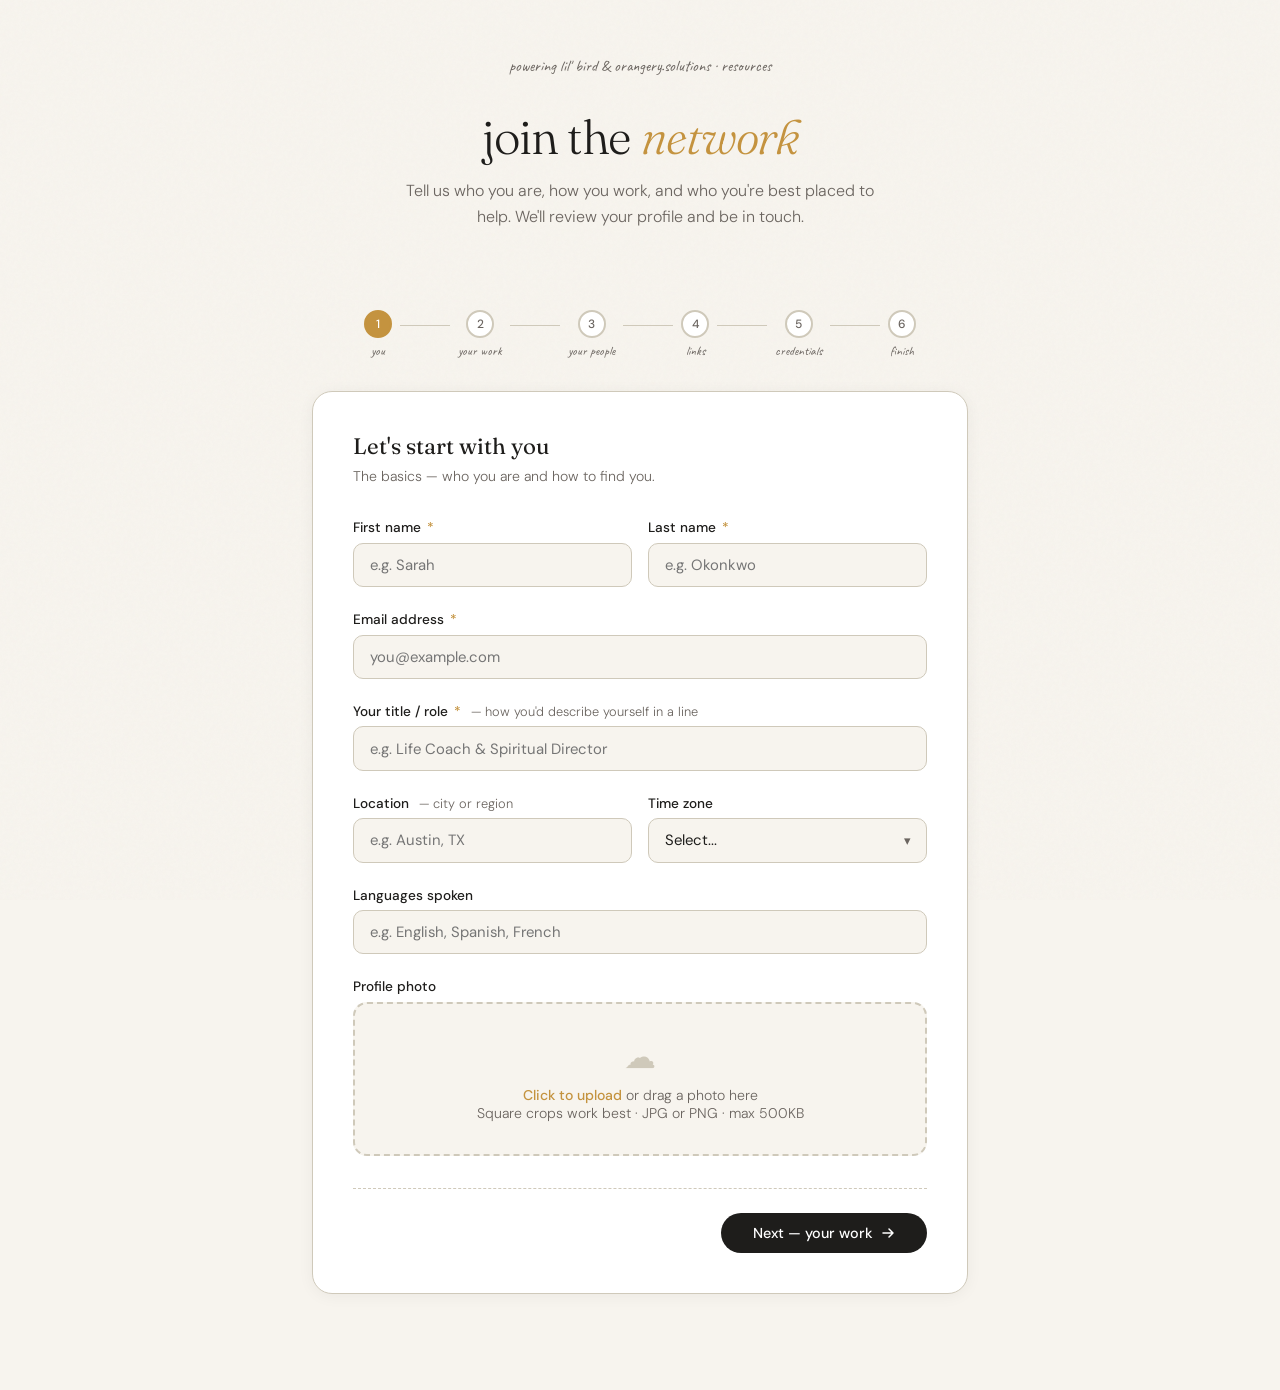
==== commit e1f96b2e: "Add files via upload" ====
--- a/index.html
+++ b/index.html
@@ -321,7 +321,7 @@
           <input type="file" id="photoFile" accept="image/*" />
           <img class="photo-preview" id="photoPreview" alt="Preview" />
           <span class="upload-icon">☁</span>
-          <p><strong>Click to upload</strong> or drag a photo here<br>Square crops work best · JPG or PNG</p>
+          <p><strong>Click to upload</strong> or drag a photo here<br>Square crops work best · JPG or PNG · max 500KB</p>
         </div>
       </div>
       <div class="form-nav"><span></span><button class="btn-next" id="next-1">Next — your work <svg width="14" height="14" viewBox="0 0 14 14" fill="none"><path d="M2 7h10M8 3l4 4-4 4" stroke="white" stroke-width="1.5" stroke-linecap="round" stroke-linejoin="round"/></svg></button></div>
@@ -657,6 +657,16 @@
 
 document.getElementById('photoFile').addEventListener('change', function() {
   const file = this.files[0]; if (!file) return;
+
+  // Max 500KB
+  if (file.size > 500 * 1024) {
+    this.value = '';
+    document.getElementById('photoPreview').style.display = 'none';
+    document.querySelector('#photoUpload .upload-icon').style.display = 'block';
+    document.querySelector('#photoUpload p').innerHTML = '<strong style="color:var(--ember)">Photo too large</strong><br>Please resize to under 500KB and try again.<br><span style="font-size:0.78rem;display:block;margin-top:0.3rem;">Free tool: <a href="https://squoosh.app" target="_blank" style="color:var(--gold)">squoosh.app</a></span>';
+    return;
+  }
+
   const reader = new FileReader();
   reader.onload = e => { const p = document.getElementById('photoPreview'); p.src = e.target.result; p.style.display = 'block'; document.querySelector('#photoUpload .upload-icon').style.display = 'none'; document.querySelector('#photoUpload p').textContent = file.name; };
   reader.readAsDataURL(file);
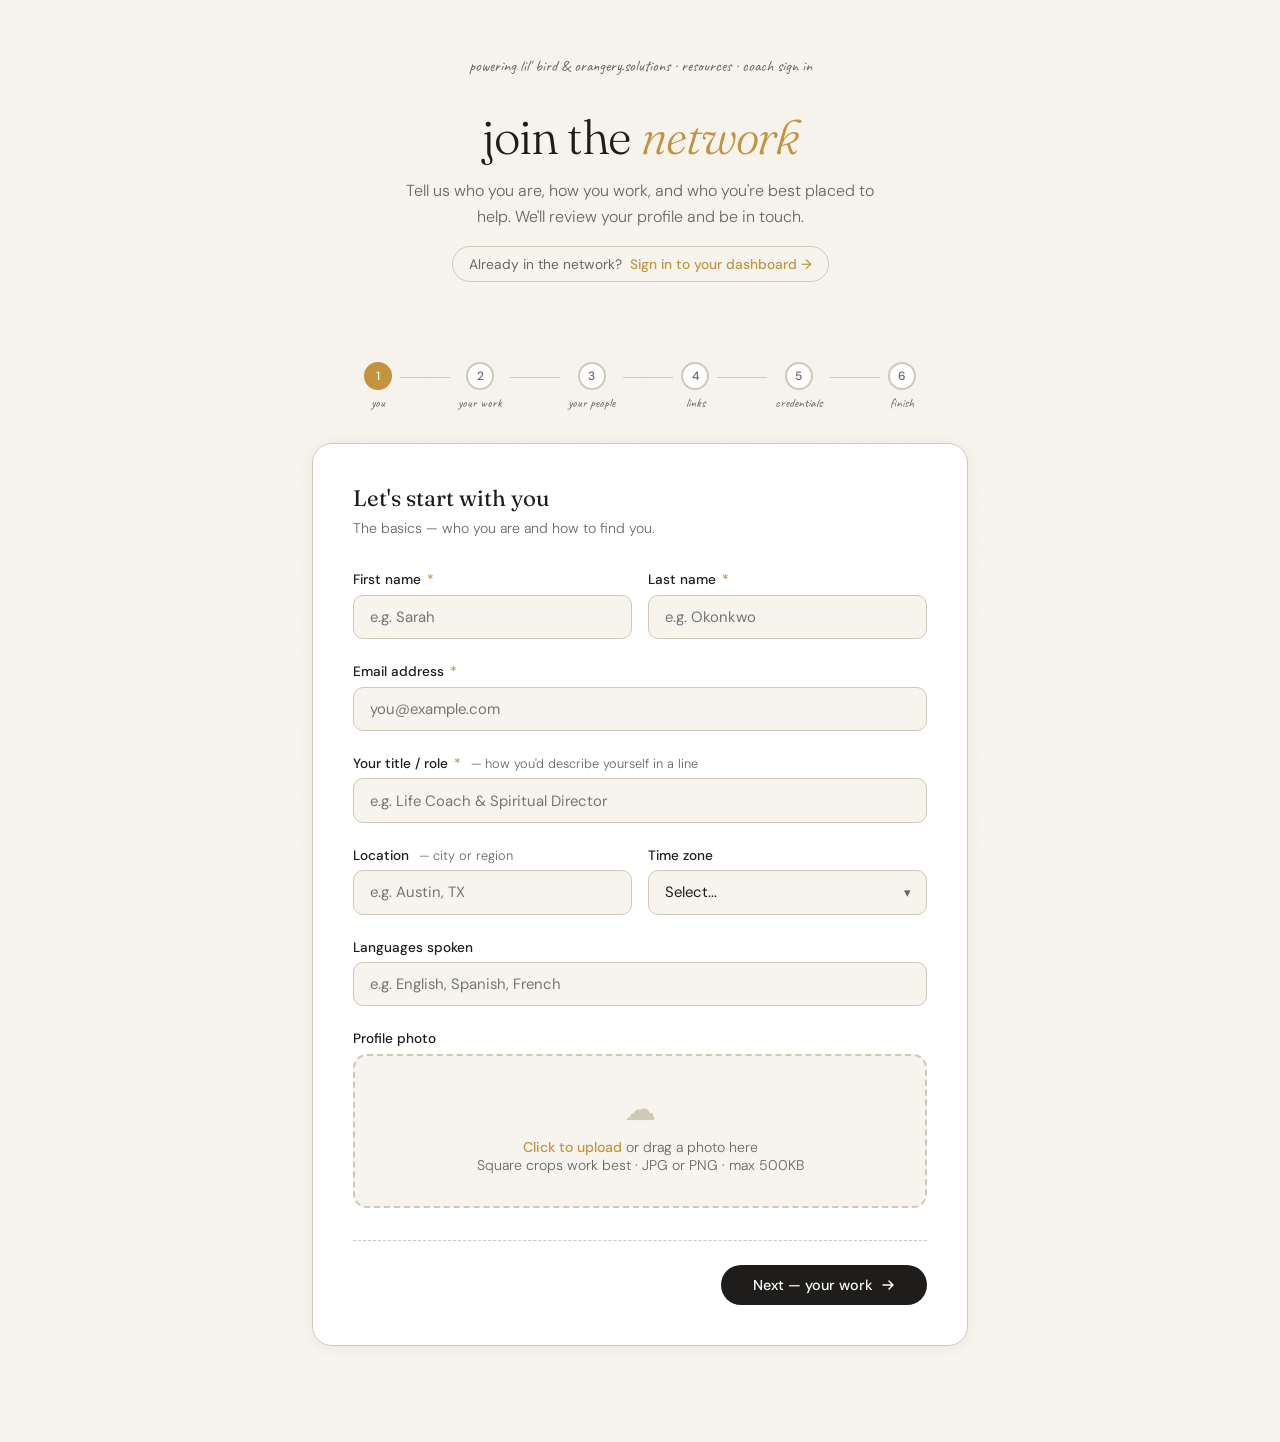
==== commit f62bd52d: "Add coach dashboard sign-in links to intake page Co-Authored-By: Claude Opus 5.5 <noreply@anthropic." ====
--- a/index.html
+++ b/index.html
@@ -22,6 +22,9 @@
   .brand-row { font-family: 'Caveat', cursive; font-size: 1rem; color: var(--ink-muted); margin-bottom: 2rem; }
   .brand-link { color: var(--ink-muted); text-decoration: none; transition: color 0.2s; }
   .brand-link:hover { color: var(--gold); }
+  .signin-note { display: inline-flex; align-items: center; gap: 0.5rem; margin-top: 1rem; padding: 0.5rem 1rem; border: 1.5px solid var(--warm-border); border-radius: 30px; font-size: 0.86rem; color: var(--ink-muted); text-decoration: none; transition: all 0.2s; background: var(--paper); }
+  .signin-note b { color: var(--gold); font-weight: 500; }
+  .signin-note:hover { border-color: var(--gold); color: var(--ink); }
   header h1 { font-family: 'Fraunces', serif; font-size: clamp(2rem, 5vw, 3rem); font-weight: 300; line-height: 1.2; color: var(--ink); letter-spacing: -0.02em; margin-bottom: 0.75rem; }
   header h1 em { font-style: italic; color: var(--gold); }
   header p.sub { font-size: 1rem; color: var(--ink-muted); font-weight: 300; line-height: 1.65; max-width: 480px; margin: 0 auto; }
@@ -279,9 +282,10 @@
 <body>
 <div class="wrapper">
   <header>
-    <div class="brand-row">powering <a href="https://lilbird.life" class="brand-link">lil' bird</a> &amp; <a href="https://orangery.solutions" class="brand-link">orangery.solutions</a> · <a href="resources.html" class="brand-link">resources</a></div>
+    <div class="brand-row">powering <a href="https://lilbird.life" class="brand-link">lil' bird</a> &amp; <a href="https://orangery.solutions" class="brand-link">orangery.solutions</a> · <a href="resources.html" class="brand-link">resources</a> · <a href="dashboard" class="brand-link">coach sign in</a></div>
     <h1>join the <em>network</em></h1>
     <p class="sub">Tell us who you are, how you work, and who you're best placed to help. We'll review your profile and be in touch.</p>
+    <a class="signin-note" href="dashboard">Already in the network? <b>Sign in to your dashboard &rarr;</b></a>
   </header>
 
   <div class="progress-wrap">
